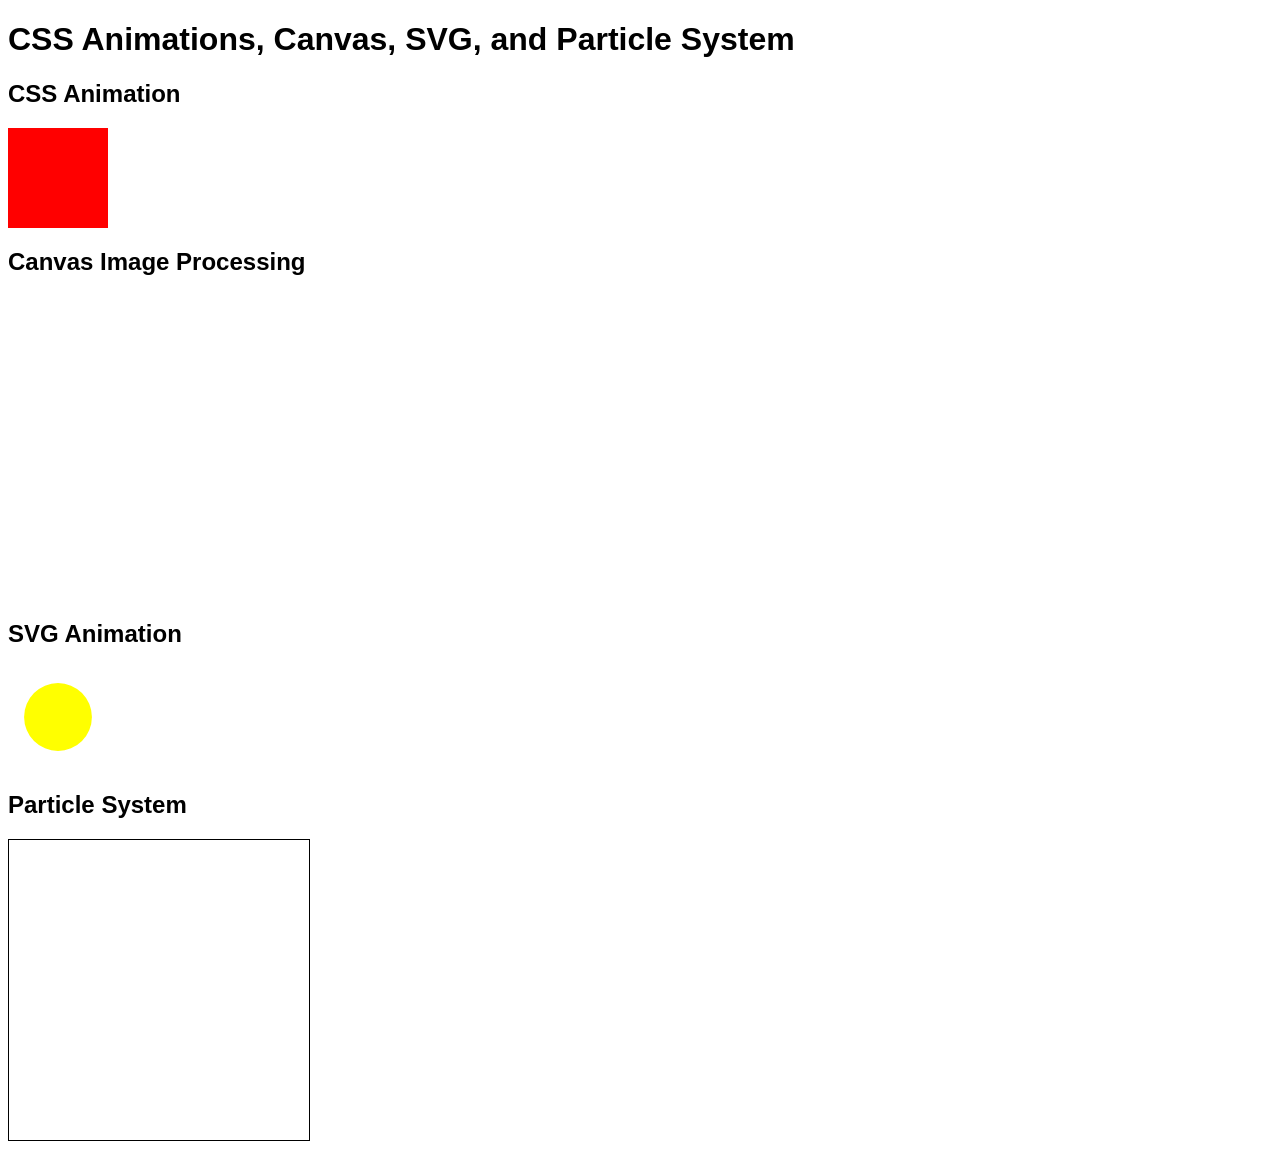
==== animations.html @ 1591d35c "Create animations.html with various animation examples." ====
<!DOCTYPE html>
<html lang="en">
<head>
    <meta charset="UTF-8">
    <meta name="viewport" content="width=device-width, initial-scale=1.0">
    <title>Animations Example</title>
    <style>
        body { font-family: Arial, sans-serif; }
        .particle {
            position: absolute;
            border-radius: 50%;
            background: rgba(255, 255, 255, 0.7);
        }
    </style>
</head>
<body>
    <h1>CSS Animations, Canvas, SVG, and Particle System</h1>

    <h2>CSS Animation</h2>
    <div style="width: 100px; height: 100px; background-color: red; animation: spin 2s infinite;"></div>

    <style>
        @keyframes spin {
            0% { transform: rotate(0deg); }
            100% { transform: rotate(360deg); }
        }
    </style>

    <h2>Canvas Image Processing</h2>
    <canvas id="canvas" width="300" height="300"></canvas>
    <script>
        const canvas = document.getElementById('canvas');
        const ctx = canvas.getContext('2d');
        const img = new Image();
        img.src = 'path_to_your_image.jpg';
        img.onload = () => {
            ctx.drawImage(img, 0, 0, canvas.width, canvas.height);
            // Example: Apply grayscale filter
            const imageData = ctx.getImageData(0, 0, canvas.width, canvas.height);
            for (let i = 0; i < imageData.data.length; i += 4) {
                const avg = (imageData.data[i] + imageData.data[i + 1] + imageData.data[i + 2]) / 3;
                imageData.data[i] = avg; // Red
                imageData.data[i + 1] = avg; // Green
                imageData.data[i + 2] = avg; // Blue
            }
            ctx.putImageData(imageData, 0, 0);
        };
    </script>

    <h2>SVG Animation</h2>
    <svg width="100" height="100">
        <circle cx="50" cy="50" r="40" fill="yellow">
            <animate attributeName="r" from="40" to="20" dur="0.5s" begin="0s" repeatCount="indefinite" alternate="true" />
        </circle>
    </svg>

    <h2>Particle System</h2>
    <div id="particle-container" style="position: relative; width: 300px; height: 300px; overflow: hidden; border: 1px solid black;"></div>
    <script>
        const container = document.getElementById('particle-container');
        function createParticle() {
            const particle = document.createElement('div');
            particle.classList.add('particle');
            particle.style.width = '10px';
            particle.style.height = '10px';
            particle.style.left = Math.random() * 100 + '%';
            particle.style.top = Math.random() * 100 + '%';
            container.appendChild(particle);

            let dx = (Math.random() - 0.5) * 2;
            let dy = (Math.random() - 0.5) * 2;
            function update() {
                const rect = particle.getBoundingClientRect();
                if (rect.left > window.innerWidth || rect.top > window.innerHeight) {
                    particle.remove();
                } else {
                    particle.style.left = (rect.left + dx) + 'px';
                    particle.style.top = (rect.top + dy) + 'px';
                    requestAnimationFrame(update);
                }
            }
            update();
        }
        setInterval(createParticle, 200);
    </script>
</body>
</html>
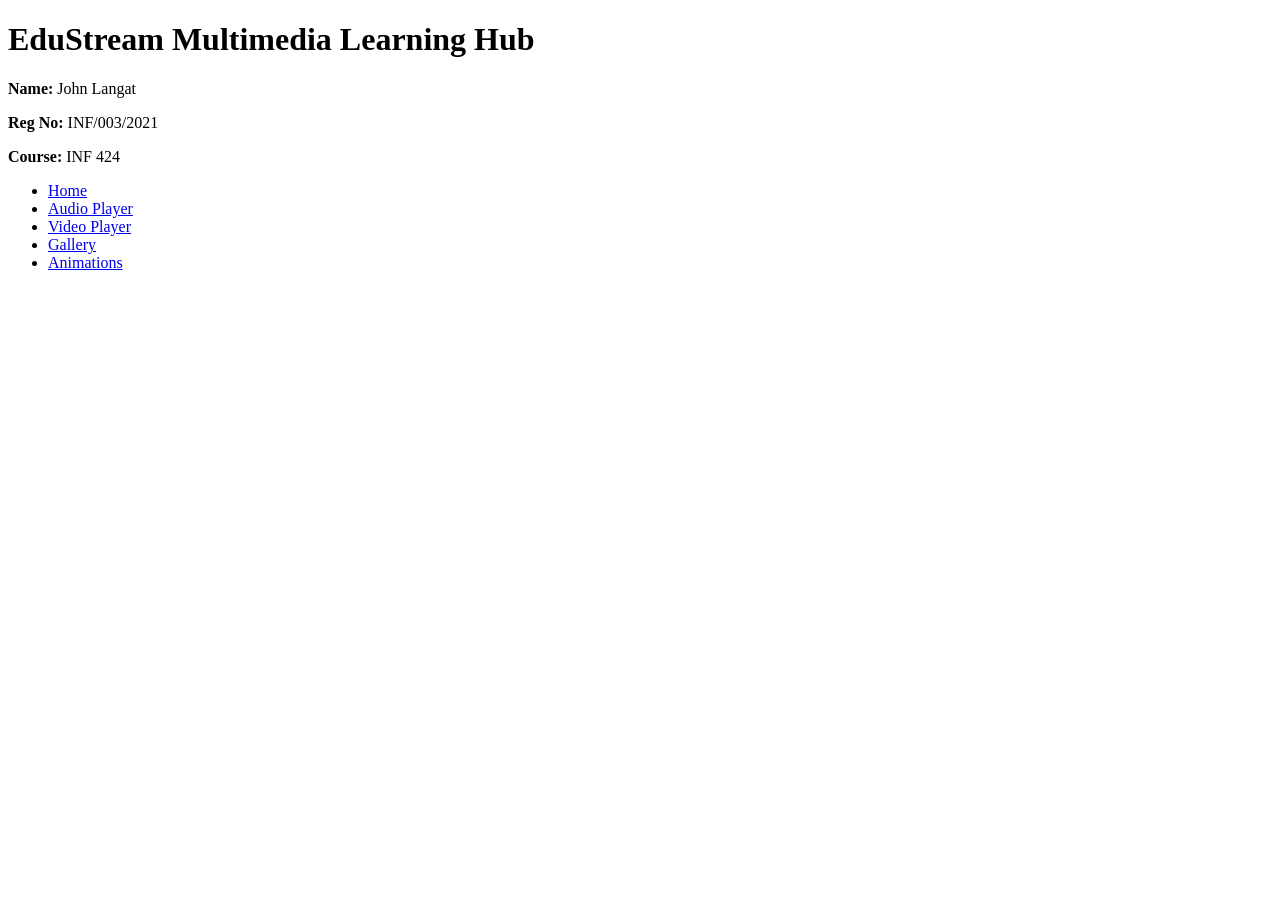
==== commit ac87a62b: "Add README.md,script.js,gullery.html,video-player.html,audio-player.html,video and images" ====
--- a/animations.html
+++ b/animations.html
@@ -3,85 +3,25 @@
 <head>
     <meta charset="UTF-8">
     <meta name="viewport" content="width=device-width, initial-scale=1.0">
-    <title>Animations Example</title>
-    <style>
-        body { font-family: Arial, sans-serif; }
-        .particle {
-            position: absolute;
-            border-radius: 50%;
-            background: rgba(255, 255, 255, 0.7);
-        }
-    </style>
+    <title>Document</title>
 </head>
 <body>
-    <h1>CSS Animations, Canvas, SVG, and Particle System</h1>
-
-    <h2>CSS Animation</h2>
-    <div style="width: 100px; height: 100px; background-color: red; animation: spin 2s infinite;"></div>
-
-    <style>
-        @keyframes spin {
-            0% { transform: rotate(0deg); }
-            100% { transform: rotate(360deg); }
-        }
-    </style>
-
-    <h2>Canvas Image Processing</h2>
-    <canvas id="canvas" width="300" height="300"></canvas>
-    <script>
-        const canvas = document.getElementById('canvas');
-        const ctx = canvas.getContext('2d');
-        const img = new Image();
-        img.src = 'path_to_your_image.jpg';
-        img.onload = () => {
-            ctx.drawImage(img, 0, 0, canvas.width, canvas.height);
-            // Example: Apply grayscale filter
-            const imageData = ctx.getImageData(0, 0, canvas.width, canvas.height);
-            for (let i = 0; i < imageData.data.length; i += 4) {
-                const avg = (imageData.data[i] + imageData.data[i + 1] + imageData.data[i + 2]) / 3;
-                imageData.data[i] = avg; // Red
-                imageData.data[i + 1] = avg; // Green
-                imageData.data[i + 2] = avg; // Blue
-            }
-            ctx.putImageData(imageData, 0, 0);
-        };
-    </script>
-
-    <h2>SVG Animation</h2>
-    <svg width="100" height="100">
-        <circle cx="50" cy="50" r="40" fill="yellow">
-            <animate attributeName="r" from="40" to="20" dur="0.5s" begin="0s" repeatCount="indefinite" alternate="true" />
-        </circle>
-    </svg>
-
-    <h2>Particle System</h2>
-    <div id="particle-container" style="position: relative; width: 300px; height: 300px; overflow: hidden; border: 1px solid black;"></div>
-    <script>
-        const container = document.getElementById('particle-container');
-        function createParticle() {
-            const particle = document.createElement('div');
-            particle.classList.add('particle');
-            particle.style.width = '10px';
-            particle.style.height = '10px';
-            particle.style.left = Math.random() * 100 + '%';
-            particle.style.top = Math.random() * 100 + '%';
-            container.appendChild(particle);
-
-            let dx = (Math.random() - 0.5) * 2;
-            let dy = (Math.random() - 0.5) * 2;
-            function update() {
-                const rect = particle.getBoundingClientRect();
-                if (rect.left > window.innerWidth || rect.top > window.innerHeight) {
-                    particle.remove();
-                } else {
-                    particle.style.left = (rect.left + dx) + 'px';
-                    particle.style.top = (rect.top + dy) + 'px';
-                    requestAnimationFrame(update);
-                }
-            }
-            update();
-        }
-        setInterval(createParticle, 200);
-    </script>
+     <!-- HEADER -->
+    <header>
+        <h1>EduStream Multimedia Learning Hub</h1>
+        <p><strong>Name:</strong> John Langat</p>
+        <p><strong>Reg No:</strong> INF/003/2021</p>
+        <p><strong>Course:</strong> INF 424</p>
+    </header>
+        <!-- Navigation Bar -->
+        <nav class="navbar">
+            <ul>
+                <li><a href="index.html">Home</a></li>
+                <li><a href="audio-player.html">Audio Player</a></li>
+                <li><a href="video-player.html">Video Player</a></li>
+                <li><a href="gallery.html">Gallery</a></li>
+                <li><a href="animations.html">Animations</a></li>
+            </ul>
+    
 </body>
 </html>
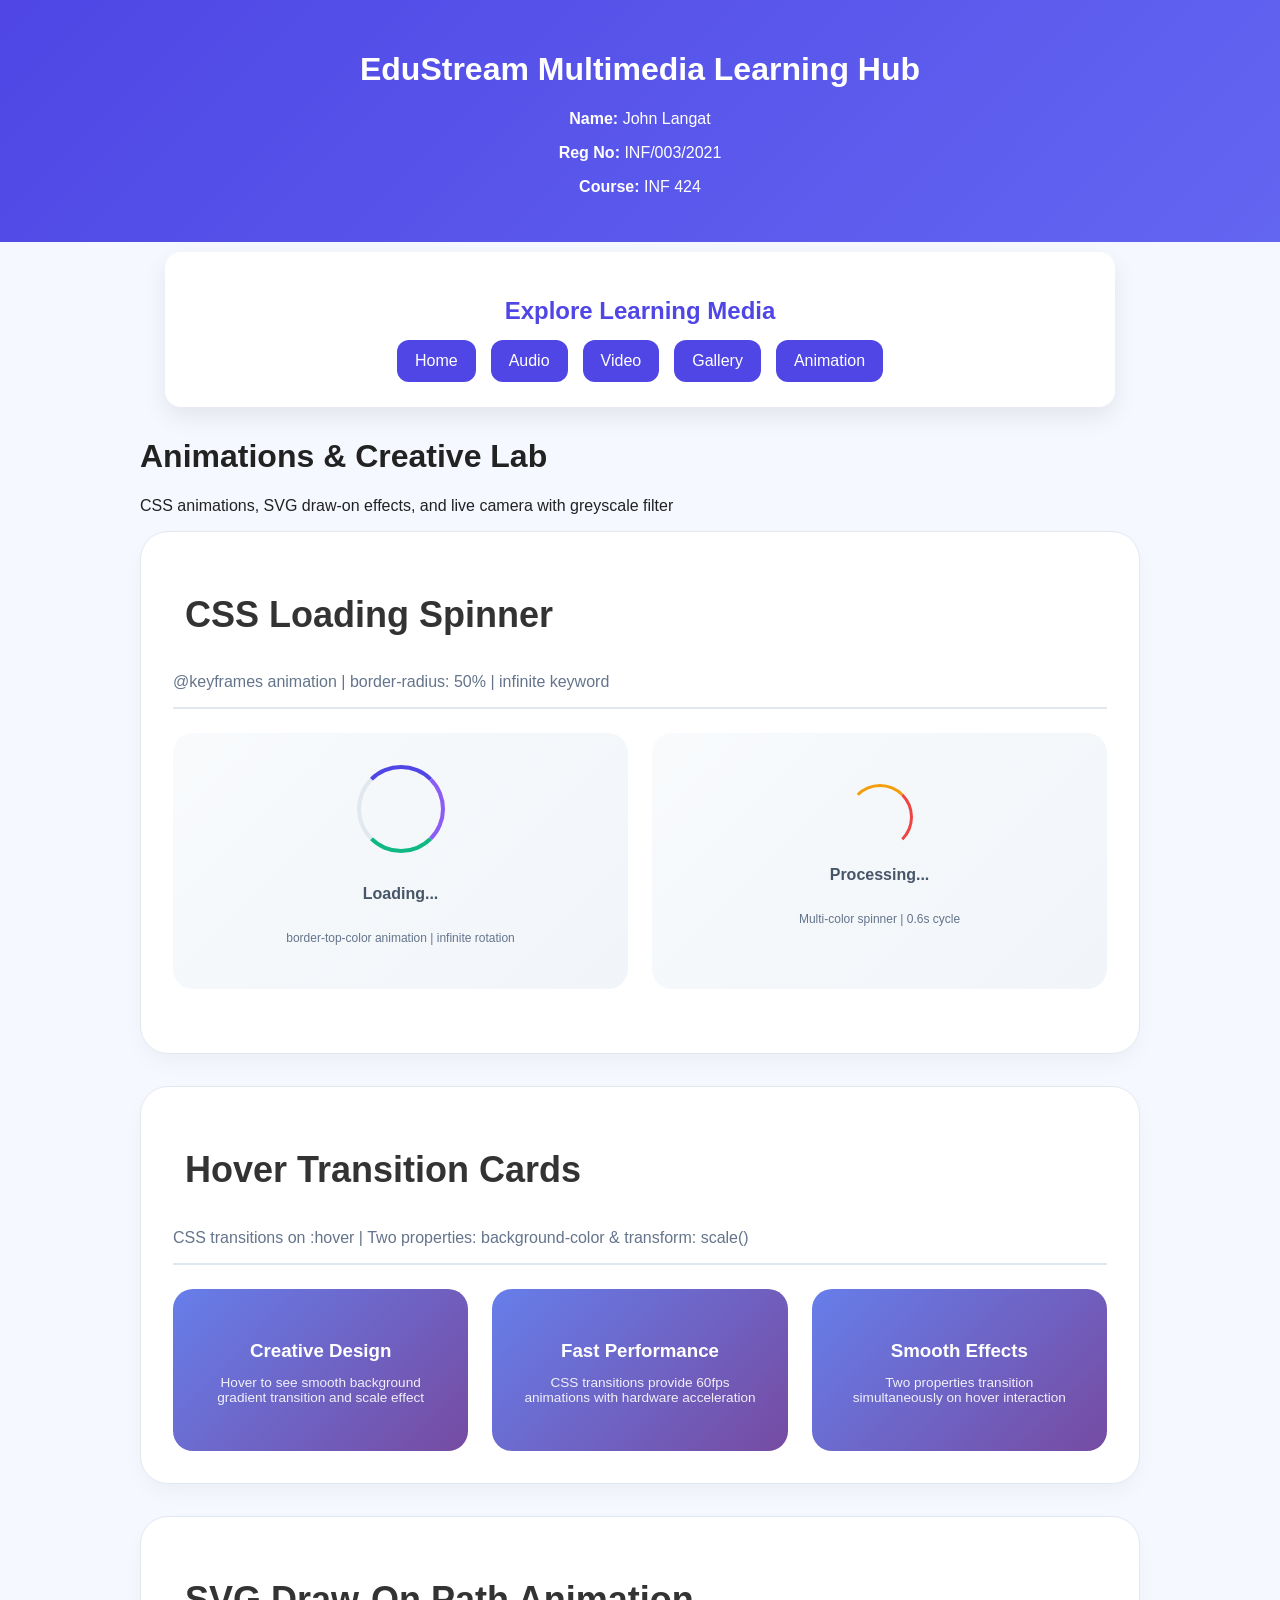
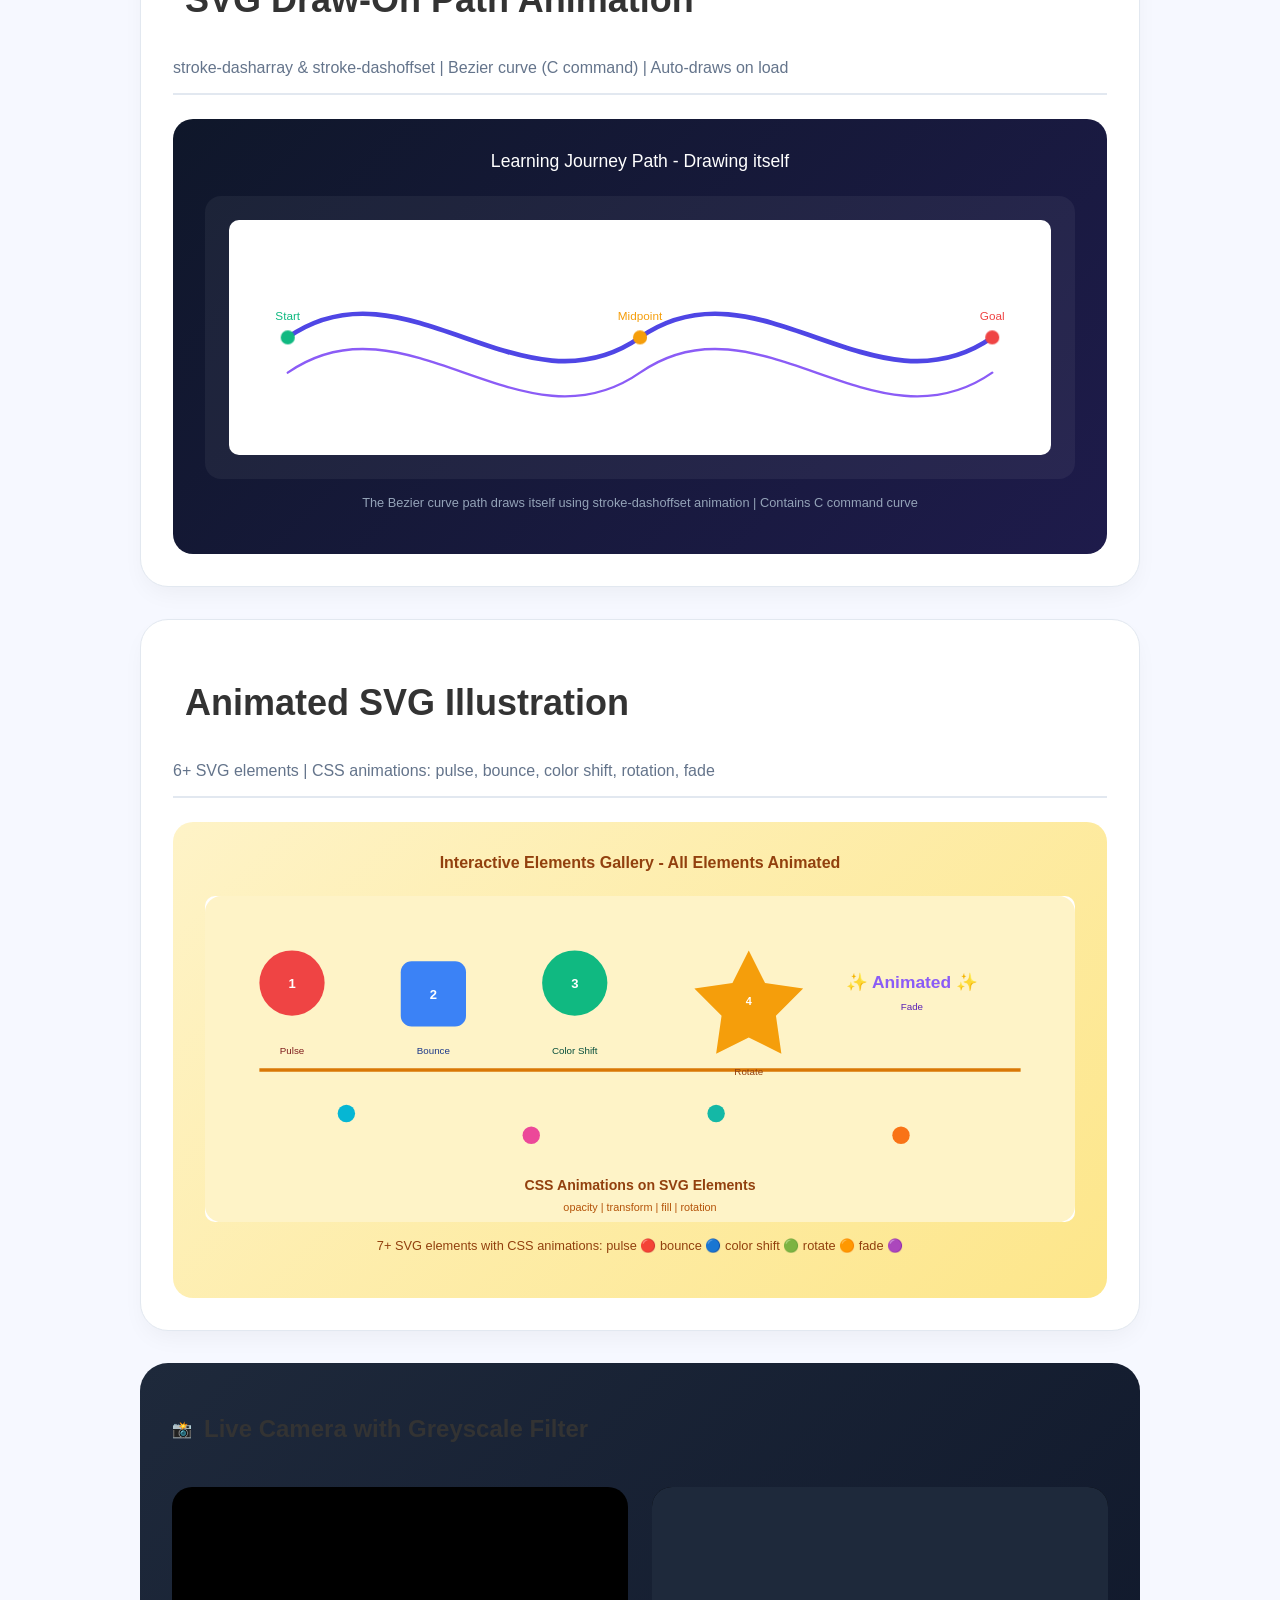
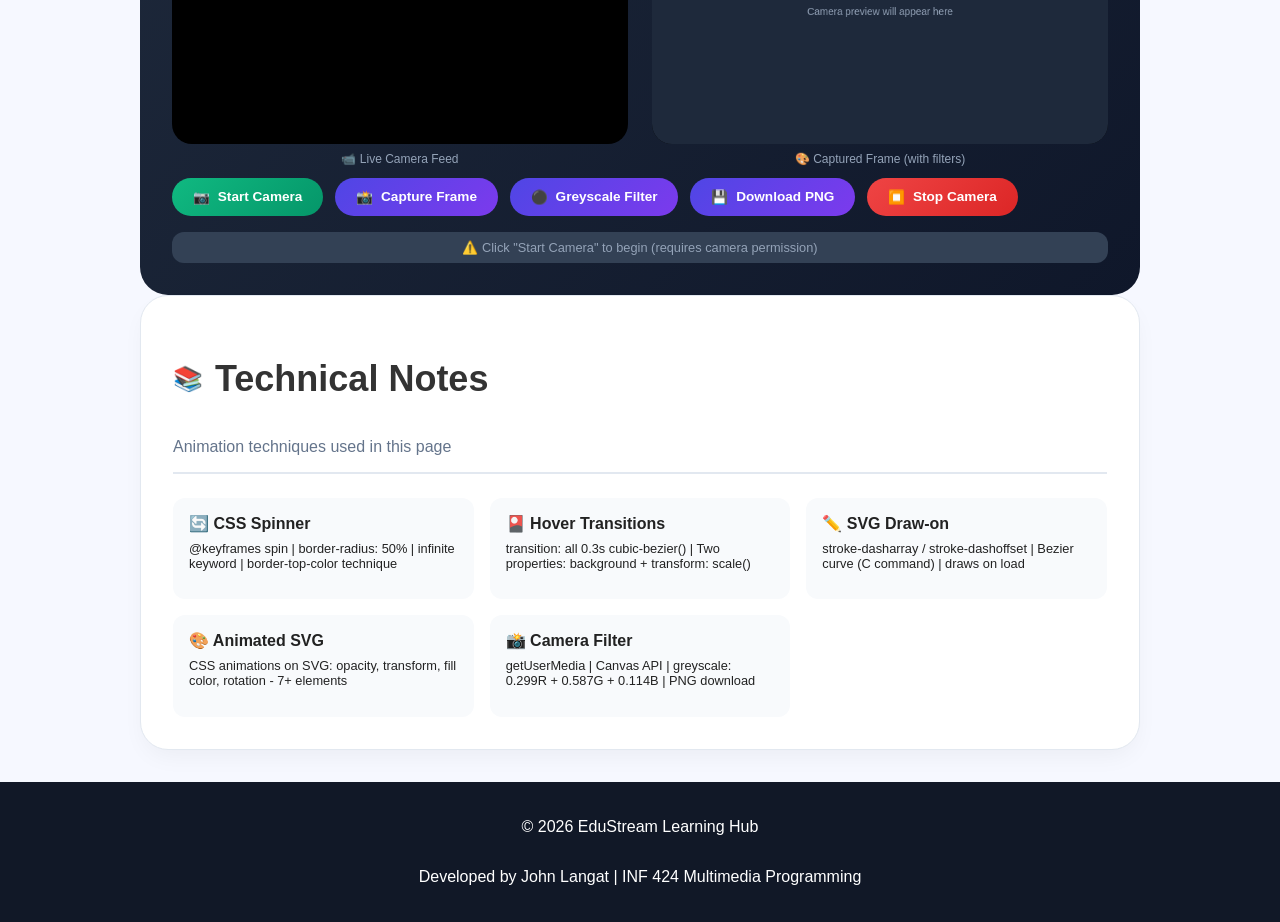
==== commit c04c85ea: "add images and changes on the animtions.html,README.MD" ====
--- a/animations.html
+++ b/animations.html
@@ -2,26 +2,626 @@
 <html lang="en">
 <head>
     <meta charset="UTF-8">
-    <meta name="viewport" content="width=device-width, initial-scale=1.0">
-    <title>Document</title>
+    <meta name="viewport" content="width=device-width, initial-scale=1.0, viewport-fit=cover">
+    <meta name="description" content="EduStream Animations Lab - CSS animations, SVG draw-on effects, and live camera with greyscale filter">
+    <meta name="author" content="John Doe">
+    <title>EduStream | Animations Lab - CSS & SVG Animations + Camera Filter</title>
+    
+    <!-- Google Fonts - Two-link preconnect pattern -->
+    <link rel="preconnect" href="https://fonts.googleapis.com">
+    <link rel="preconnect" href="https://fonts.gstatic.com" crossorigin>
+    <link href="https://fonts.googleapis.com/css2?family=Inter:opsz,wght@14..32,300;14..32,400;14..32,500;14..32,600;14..32,700;14..32,800&display=swap" rel="stylesheet">
+    
+    <!-- Shared Stylesheet -->
+    <link rel="stylesheet" href="style.css">
+    
 </head>
 <body>
-     <!-- HEADER -->
+    <!-- HEADER -->
     <header>
         <h1>EduStream Multimedia Learning Hub</h1>
         <p><strong>Name:</strong> John Langat</p>
         <p><strong>Reg No:</strong> INF/003/2021</p>
         <p><strong>Course:</strong> INF 424</p>
     </header>
-        <!-- Navigation Bar -->
-        <nav class="navbar">
-            <ul>
-                <li><a href="index.html">Home</a></li>
-                <li><a href="audio-player.html">Audio Player</a></li>
-                <li><a href="video-player.html">Video Player</a></li>
-                <li><a href="gallery.html">Gallery</a></li>
-                <li><a href="animations.html">Animations</a></li>
-            </ul>
-    
+    <!-- MEDIA NAVIGATION SECTION -->
+     <nav class="media-nav">
+
+    <h2>Explore Learning Media</h2>
+
+    <ul class="nav-links">
+
+        <li>
+            <a href="index.html"> Home</a>
+        </li>
+
+        <li>
+            <a href="audio-player.html"> Audio</a>
+        </li>
+
+        <li>
+            <a href="video-player.html"> Video</a>
+        </li>
+
+        <li>
+            <a href="gallery.html"> Gallery</a>
+        </li>
+
+        <li>
+            <a href="animation.html"> Animation</a>
+        </li>
+
+    </ul>
+
+</nav>
+
+    <main>
+        <div class="page-header">
+            <div class="container">
+                <h1> Animations & Creative Lab</h1>
+                <p>CSS animations, SVG draw-on effects, and live camera with greyscale filter</p>
+                
+            </div>
+        </div>
+
+        <div class="container animations-container">
+            
+            <!-- ============================================ -->
+            <!-- PART C1: CSS LOADING SPINNER -->
+            <!-- ============================================ -->
+            <div class="section-card">
+                <div class="section-title">
+                    <span></span>
+                    <h2>CSS Loading Spinner</h2>
+                </div>
+                <div class="section-subtitle">
+                    @keyframes animation | border-radius: 50% | infinite keyword
+                </div>
+                <div class="demo-grid">
+                    <div class="spinner-container">
+                        <div class="loading-spinner"></div>
+                        <p class="spinner-title">Loading...</p>
+                        <p style="font-size: 0.75rem; color: #64748b;">border-top-color animation | infinite rotation</p>
+                    </div>
+                    <div class="spinner-container">
+                        <div class="loading-spinner-dual"></div>
+                        <p class="spinner-title">Processing...</p>
+                        <p style="font-size: 0.75rem; color: #64748b;">Multi-color spinner | 0.6s cycle</p>
+                    </div>
+                </div>
+            </div>
+            
+            <!-- ============================================ -->
+            <!-- PART C1: CARD COMPONENT WITH CSS TRANSITIONS -->
+            <!-- Two properties transition smoothly: background-color AND transform -->
+            <!-- ============================================ -->
+            <div class="section-card">
+                <div class="section-title">
+                    <span></span>
+                    <h2>Hover Transition Cards</h2>
+                </div>
+                <div class="section-subtitle">
+                    CSS transitions on :hover | Two properties: background-color & transform: scale()
+                </div>
+                <div class="cards-demo">
+                    <div class="transition-card">
+                        <div class="card-icon"></div>
+                        <h3>Creative Design</h3>
+                        <p>Hover to see smooth background gradient transition and scale effect</p>
+                    </div>
+                    <div class="transition-card">
+                        <div class="card-icon"></div>
+                        <h3>Fast Performance</h3>
+                        <p>CSS transitions provide 60fps animations with hardware acceleration</p>
+                    </div>
+                    <div class="transition-card">
+                        <div class="card-icon"></div>
+                        <h3>Smooth Effects</h3>
+                        <p>Two properties transition simultaneously on hover interaction</p>
+                    </div>
+                </div>
+            </div>
+            
+           
+            <div class="section-card">
+                <div class="section-title">
+                    <span></span>
+                    <h2>SVG Draw-On Path Animation</h2>
+                </div>
+                <div class="section-subtitle">
+                    stroke-dasharray & stroke-dashoffset | Bezier curve (C command) | Auto-draws on load
+                </div>
+                <div class="svg-draw-container">
+                    <div class="svg-draw-title"> Learning Journey Path - Drawing itself</div>
+                    <div class="draw-svg-wrapper">
+                        <svg viewBox="0 0 700 200" xmlns="http://www.w3.org/2000/svg" class="drawing-svg" role="img" aria-label="Animated learning path drawing itself">
+                            <title>Learning Journey Path Animation</title>
+                            
+                            <!-- Background -->
+                            <rect x="0" y="0" width="700" height="200" fill="rgba(255,255,255,0.1)" rx="10"/>
+                            
+                            <!-- Bezier curve path (C command) - draws itself -->
+                            <path d="M 50 100 C 150 30, 250 170, 350 100 C 450 30, 550 170, 650 100" 
+                                  stroke="#4f46e5" 
+                                  stroke-width="4" 
+                                  fill="none" 
+                                  stroke-linecap="round"
+                                  class="draw-path"/>
+                            
+                            <!-- Second decorative path -->
+                            <path d="M 50 130 C 150 60, 250 200, 350 130 C 450 60, 550 200, 650 130" 
+                                  stroke="#8b5cf6" 
+                                  stroke-width="2" 
+                                  fill="none" 
+                                  stroke-linecap="round"
+                                  stroke-dasharray="5 5"
+                                  class="draw-path-delayed"/>
+                            
+                            <!-- Circles that appear after path draws -->
+                            <circle cx="50" cy="100" r="6" fill="#10b981" class="fade-in"/>
+                            <circle cx="350" cy="100" r="6" fill="#f59e0b" class="fade-in"/>
+                            <circle cx="650" cy="100" r="6" fill="#ef4444" class="fade-in"/>
+                            
+                            <!-- Text that fades in -->
+                            <text x="50" y="85" text-anchor="middle" fill="#10b981" font-size="10" class="fade-in">Start</text>
+                            <text x="350" y="85" text-anchor="middle" fill="#f59e0b" font-size="10" class="fade-in">Midpoint</text>
+                            <text x="650" y="85" text-anchor="middle" fill="#ef4444" font-size="10" class="fade-in">Goal</text>
+                        </svg>
+                    </div>
+                    <p style="color: #94a3b8; text-align: center; margin-top: 1rem; font-size: 0.8rem;">
+                        The Bezier curve path draws itself using stroke-dashoffset animation | Contains C command curve
+                    </p>
+                </div>
+            </div>
+            
+            <!-- ============================================ -->
+            <!-- PART C1: SECOND ANIMATED SVG -->
+            <!-- Minimum 6 SVG elements | CSS animation on opacity, transform, fill color -->
+            <!-- ============================================ -->
+            <div class="section-card">
+                <div class="section-title">
+                    <span></span>
+                    <h2>Animated SVG Illustration</h2>
+                </div>
+                <div class="section-subtitle">
+                    6+ SVG elements | CSS animations: pulse, bounce, color shift, rotation, fade
+                </div>
+                <div class="animated-svg-container">
+                    <div class="animated-svg-title"> Interactive Elements Gallery - All Elements Animated</div>
+                    <div class="animated-svg-wrapper">
+                        <svg viewBox="0 0 800 300" xmlns="http://www.w3.org/2000/svg" class="animated-svg" role="img" aria-label="Animated SVG illustration showing various animated elements">
+                            <title>Animated Elements Gallery</title>
+                            
+                            <!-- Background -->
+                            <rect x="0" y="0" width="800" height="300" fill="#fef3c7" rx="15"/>
+                            
+                            <!-- Element 1: Pulsing Circle -->
+                            <circle cx="80" cy="80" r="30" fill="#ef4444" class="pulse-circle"/>
+                            <text x="80" y="85" text-anchor="middle" fill="white" font-size="12" font-weight="bold">1</text>
+                            
+                            <!-- Element 2: Bouncing Rectangle -->
+                            <rect x="180" y="60" width="60" height="60" rx="10" fill="#3b82f6" class="bounce-rect"/>
+                            <text x="210" y="95" text-anchor="middle" fill="white" font-size="12" font-weight="bold">2</text>
+                            
+                            <!-- Element 3: Color Changing Circle -->
+                            <circle cx="340" cy="80" r="30" fill="#10b981" class="color-change"/>
+                            <text x="340" y="85" text-anchor="middle" fill="white" font-size="12" font-weight="bold">3</text>
+                            
+                            <!-- Element 4: Rotating Star (polygon) -->
+                            <polygon points="500,50 515,80 550,85 525,110 530,145 500,130 470,145 475,110 450,85 485,80" 
+                                     fill="#f59e0b" 
+                                     class="rotate-star"/>
+                            <text x="500" y="100" text-anchor="middle" fill="white" font-size="10" font-weight="bold">4</text>
+                            
+                            <!-- Element 5: Fading Text -->
+                            <text x="650" y="85" text-anchor="middle" fill="#8b5cf6" font-size="16" font-weight="bold" class="fade-text">
+                                ✨ Animated ✨
+                            </text>
+                            
+                            <!-- Element 6: Animated Line with dash -->
+                            <line x1="50" y1="160" x2="750" y2="160" stroke="#d97706" stroke-width="3" stroke-dasharray="10 5" class="draw-path"/>
+                            
+                            <!-- Element 7: Additional pulsing dots -->
+                            <circle cx="130" cy="200" r="8" fill="#06b6d4" class="pulse-circle" style="animation-delay: 0.5s;"/>
+                            <circle cx="300" cy="220" r="8" fill="#ec4899" class="pulse-circle" style="animation-delay: 1s;"/>
+                            <circle cx="470" cy="200" r="8" fill="#14b8a6" class="pulse-circle" style="animation-delay: 1.5s;"/>
+                            <circle cx="640" cy="220" r="8" fill="#f97316" class="pulse-circle" style="animation-delay: 2s;"/>
+                            
+                            <!-- Labels -->
+                            <text x="80" y="145" text-anchor="middle" fill="#7f1d1d" font-size="9">Pulse</text>
+                            <text x="210" y="145" text-anchor="middle" fill="#1e3a8a" font-size="9">Bounce</text>
+                            <text x="340" y="145" text-anchor="middle" fill="#064e3b" font-size="9">Color Shift</text>
+                            <text x="500" y="165" text-anchor="middle" fill="#92400e" font-size="9">Rotate</text>
+                            <text x="650" y="105" text-anchor="middle" fill="#5b21b6" font-size="9">Fade</text>
+                            
+                            <!-- Bottom decorative text -->
+                            <text x="400" y="270" text-anchor="middle" fill="#92400e" font-size="13" font-weight="bold" class="fade-text" style="animation-delay: 1s;">
+                                 CSS Animations on SVG Elements 
+                            </text>
+                            <text x="400" y="290" text-anchor="middle" fill="#b45309" font-size="10" class="fade-text" style="animation-delay: 1.5s;">
+                                opacity | transform | fill | rotation
+                            </text>
+                        </svg>
+                    </div>
+                    <p style="text-align: center; margin-top: 1rem; font-size: 0.8rem; color: #92400e;">
+                        7+ SVG elements with CSS animations: pulse 🔴 bounce 🔵 color shift 🟢 rotate 🟠 fade 🟣
+                    </p>
+                </div>
+            </div>
+            
+            <!-- ============================================ -->
+            <!-- PART C2: LIVE CAMERA FILTER -->
+            <!-- MediaDevices API | Canvas API | Greyscale Filter | PNG Download -->
+            <!-- ============================================ -->
+            <div class="camera-section">
+                <div class="camera-title">
+                    <span>📸</span>
+                    <h2>Live Camera with Greyscale Filter</h2>
+                </div>
+                <div class="camera-grid">
+                    <div>
+                        <div class="camera-preview">
+                            <video id="cameraVideo" autoplay playsinline muted style="width:100%; height:100%; object-fit:cover;"></video>
+                        </div>
+                        <p style="color: #94a3b8; font-size: 0.75rem; text-align: center; margin-top: 0.5rem;">📹 Live Camera Feed</p>
+                    </div>
+                    <div>
+                        <div class="camera-preview">
+                            <canvas id="cameraCanvas" style="width:100%; height:100%; object-fit:cover;"></canvas>
+                        </div>
+                        <p style="color: #94a3b8; font-size: 0.75rem; text-align: center; margin-top: 0.5rem;">🎨 Captured Frame (with filters)</p>
+                    </div>
+                </div>
+                
+                <div class="camera-controls">
+                    <div class="camera-btn-group">
+                        <button id="startCameraBtn" class="camera-btn success">
+                            <span>📷</span> Start Camera
+                        </button>
+                        <button id="captureFrameBtn" class="camera-btn" disabled>
+                            <span>📸</span> Capture Frame
+                        </button>
+                        <button id="greyscaleFilterBtn" class="camera-btn" disabled>
+                            <span>⚫</span> Greyscale Filter
+                        </button>
+                        <button id="downloadPngBtn" class="camera-btn" disabled>
+                            <span>💾</span> Download PNG
+                        </button>
+                        <button id="stopCameraBtn" class="camera-btn danger">
+                            <span>⏹️</span> Stop Camera
+                        </button>
+                    </div>
+                    <div id="cameraStatus" class="camera-status">
+                        ⚠️ Click "Start Camera" to begin (requires camera permission)
+                    </div>
+                    <div id="cameraError" class="error-message" style="display: none;"></div>
+                </div>
+            </div>
+            
+            <!-- Technical Notes -->
+            <div class="section-card">
+                <div class="section-title">
+                    <span>📚</span>
+                    <h2>Technical Notes</h2>
+                </div>
+                <div class="section-subtitle">
+                    Animation techniques used in this page
+                </div>
+                <div style="display: grid; grid-template-columns: repeat(auto-fit, minmax(250px, 1fr)); gap: 1rem;">
+                    <div style="background: #f8fafc; padding: 1rem; border-radius: 12px;">
+                        <strong>🔄 CSS Spinner</strong>
+                        <p style="font-size: 0.8rem; margin-top: 0.5rem;">@keyframes spin | border-radius: 50% | infinite keyword | border-top-color technique</p>
+                    </div>
+                    <div style="background: #f8fafc; padding: 1rem; border-radius: 12px;">
+                        <strong>🎴 Hover Transitions</strong>
+                        <p style="font-size: 0.8rem; margin-top: 0.5rem;">transition: all 0.3s cubic-bezier() | Two properties: background + transform: scale()</p>
+                    </div>
+                    <div style="background: #f8fafc; padding: 1rem; border-radius: 12px;">
+                        <strong>✏️ SVG Draw-on</strong>
+                        <p style="font-size: 0.8rem; margin-top: 0.5rem;">stroke-dasharray / stroke-dashoffset | Bezier curve (C command) | draws on load</p>
+                    </div>
+                    <div style="background: #f8fafc; padding: 1rem; border-radius: 12px;">
+                        <strong>🎨 Animated SVG</strong>
+                        <p style="font-size: 0.8rem; margin-top: 0.5rem;">CSS animations on SVG: opacity, transform, fill color, rotation - 7+ elements</p>
+                    </div>
+                    <div style="background: #f8fafc; padding: 1rem; border-radius: 12px;">
+                        <strong>📸 Camera Filter</strong>
+                        <p style="font-size: 0.8rem; margin-top: 0.5rem;">getUserMedia | Canvas API | greyscale: 0.299R + 0.587G + 0.114B | PNG download</p>
+                    </div>
+                </div>
+            </div>
+        </div>
+    </main>
+
+   <!-- FOOTER -->
+    <footer>
+        <p>&copy; 2026 EduStream Learning Hub</p>
+        <p>Developed by John Langat | INF 424 Multimedia Programming</p>
+    </footer>
+
+    <script>
+        // ============================================
+        // PART C2: LIVE CAMERA FILTER
+        // MediaDevices API | Canvas API | Greyscale Filter
+        // INF 424 - Week 6
+        // ============================================
+        
+        // DOM Elements
+        const video = document.getElementById('cameraVideo');
+        const canvas = document.getElementById('cameraCanvas');
+        const startCameraBtn = document.getElementById('startCameraBtn');
+        const captureFrameBtn = document.getElementById('captureFrameBtn');
+        const greyscaleFilterBtn = document.getElementById('greyscaleFilterBtn');
+        const downloadPngBtn = document.getElementById('downloadPngBtn');
+        const stopCameraBtn = document.getElementById('stopCameraBtn');
+        const cameraStatus = document.getElementById('cameraStatus');
+        const cameraError = document.getElementById('cameraError');
+        
+        let mediaStream = null;
+        let currentImageData = null;
+        let isCameraActive = false;
+        
+        // Hide error message
+        function hideError() {
+            cameraError.style.display = 'none';
+            cameraError.innerHTML = '';
+        }
+        
+        // Show error message with specific type
+        function showError(errorType, message) {
+            cameraError.style.display = 'block';
+            cameraError.innerHTML = `
+                <strong>❌ ${errorType}</strong><br>
+                ${message}
+            `;
+            cameraStatus.innerHTML = `⚠️ Error: ${errorType} - ${message}`;
+        }
+        
+        // Update button states
+        function updateButtonStates(enabled) {
+            captureFrameBtn.disabled = !enabled;
+            greyscaleFilterBtn.disabled = !enabled;
+            downloadPngBtn.disabled = !enabled;
+        }
+        
+        // Start Camera using getUserMedia
+        async function startCamera() {
+            hideError();
+            cameraStatus.innerHTML = '📷 Requesting camera access...';
+            
+            // Video constraints
+            const constraints = {
+                video: {
+                    width: { ideal: 640 },
+                    height: { ideal: 480 },
+                    facingMode: 'user'
+                },
+                audio: false
+            };
+            
+            try {
+                mediaStream = await navigator.mediaDevices.getUserMedia(constraints);
+                video.srcObject = mediaStream;
+                isCameraActive = true;
+                
+                // Wait for video to be ready
+                await new Promise((resolve) => {
+                    video.onloadedmetadata = () => {
+                        resolve();
+                    };
+                });
+                
+                cameraStatus.innerHTML = '✅ Camera active - Ready to capture frames';
+                updateButtonStates(true);
+                
+                // Set canvas dimensions to match video
+                canvas.width = video.videoWidth;
+                canvas.height = video.videoHeight;
+                
+                console.log('Camera started successfully');
+                
+            } catch (err) {
+                // Handle different error types
+                console.error('Camera error:', err);
+                
+                // Named error handling for at least three error types
+                switch(err.name) {
+                    case 'NotAllowedError':
+                        showError(
+                            'NotAllowedError',
+                            'Camera permission was denied. Please allow camera access and try again.'
+                        );
+                        break;
+                    case 'NotFoundError':
+                        showError(
+                            'NotFoundError',
+                            'No camera device found. Please connect a camera and refresh the page.'
+                        );
+                        break;
+                    case 'NotReadableError':
+                        showError(
+                            'NotReadableError',
+                            'Camera is already in use by another application. Please close other apps using the camera.'
+                        );
+                        break;
+                    case 'OverconstrainedError':
+                        showError(
+                            'OverconstrainedError',
+                            'No camera matches the requested constraints. Please try a different camera.'
+                        );
+                        break;
+                    default:
+                        showError(
+                            err.name || 'UnknownError',
+                            err.message || 'An unknown error occurred while accessing the camera.'
+                        );
+                }
+                
+                updateButtonStates(false);
+                isCameraActive = false;
+            }
+        }
+        
+        // Stop Camera
+        function stopCamera() {
+            if (mediaStream) {
+                mediaStream.getTracks().forEach(track => {
+                    track.stop();
+                });
+                mediaStream = null;
+            }
+            video.srcObject = null;
+            isCameraActive = false;
+            
+            // Clear canvas
+            const ctx = canvas.getContext('2d');
+            ctx.fillStyle = '#1e293b';
+            ctx.fillRect(0, 0, canvas.width, canvas.height);
+            ctx.fillStyle = 'white';
+            ctx.font = '14px sans-serif';
+            ctx.textAlign = 'center';
+            ctx.fillText('Camera stopped', canvas.width/2, canvas.height/2);
+            
+            cameraStatus.innerHTML = '⏹️ Camera stopped. Click "Start Camera" to restart.';
+            updateButtonStates(false);
+            currentImageData = null;
+            
+            console.log('Camera stopped');
+        }
+        
+        // Capture Frame - draws current video frame to canvas
+        function captureFrame() {
+            if (!isCameraActive || !video.videoWidth) {
+                cameraStatus.innerHTML = '⚠️ Camera not active. Please start camera first.';
+                return;
+            }
+            
+            // Size canvas to video dimensions
+            canvas.width = video.videoWidth;
+            canvas.height = video.videoHeight;
+            
+            const ctx = canvas.getContext('2d');
+            // Draw current video frame to canvas
+            ctx.drawImage(video, 0, 0, canvas.width, canvas.height);
+            
+            // Store current image data for filter operations
+            currentImageData = ctx.getImageData(0, 0, canvas.width, canvas.height);
+            
+            cameraStatus.innerHTML = '✅ Frame captured! Use filters or download as PNG.';
+            console.log(`Frame captured: ${canvas.width}x${canvas.height}`);
+        }
+        
+        // Greyscale Filter using human-perception luminance formula
+        // Formula: 0.299R + 0.587G + 0.114B
+        function applyGreyscaleFilter() {
+            if (!currentImageData) {
+                cameraStatus.innerHTML = '⚠️ No captured frame. Click "Capture Frame" first.';
+                return;
+            }
+            
+            const ctx = canvas.getContext('2d');
+            const imageData = ctx.getImageData(0, 0, canvas.width, canvas.height);
+            const data = imageData.data;
+            
+            // Apply greyscale formula to each pixel
+            for (let i = 0; i < data.length; i += 4) {
+                const r = data[i];
+                const g = data[i + 1];
+                const b = data[i + 2];
+                
+                // Human-perception luminance formula
+                const grey = 0.299 * r + 0.587 * g + 0.114 * b;
+                
+                data[i] = grey;     // Red channel
+                data[i + 1] = grey; // Green channel
+                data[i + 2] = grey; // Blue channel
+                // Alpha channel (data[i+3]) remains unchanged
+            }
+            
+            // Put the modified image data back to canvas
+            ctx.putImageData(imageData, 0, 0);
+            
+            // Update stored image data
+            currentImageData = ctx.getImageData(0, 0, canvas.width, canvas.height);
+            
+            cameraStatus.innerHTML = '⚫ Greyscale filter applied using luminance formula (0.299R + 0.587G + 0.114B)';
+            console.log('Greyscale filter applied');
+        }
+        
+        // Download PNG using canvas.toDataURL
+        function downloadPNG() {
+            if (!canvas.width || !canvas.height) {
+                cameraStatus.innerHTML = '⚠️ No image to download. Capture a frame first.';
+                return;
+            }
+            
+            try {
+                // Convert canvas to data URL
+                const dataURL = canvas.toDataURL('image/png');
+                
+                // Create download link
+                const link = document.createElement('a');
+                link.download = `edustream-capture-${new Date().toISOString().slice(0, 19)}.png`;
+                link.href = dataURL;
+                link.click();
+                
+                cameraStatus.innerHTML = '💾 PNG image downloaded successfully!';
+                console.log('PNG download triggered');
+                
+            } catch (err) {
+                cameraStatus.innerHTML = `❌ Download failed: ${err.message}`;
+                console.error('Download error:', err);
+            }
+        }
+        
+        // Event Listeners
+        startCameraBtn.addEventListener('click', startCamera);
+        stopCameraBtn.addEventListener('click', stopCamera);
+        captureFrameBtn.addEventListener('click', captureFrame);
+        greyscaleFilterBtn.addEventListener('click', applyGreyscaleFilter);
+        downloadPngBtn.addEventListener('click', downloadPNG);
+        
+        // Initialize canvas with placeholder
+        const ctx = canvas.getContext('2d');
+        canvas.width = 640;
+        canvas.height = 480;
+        ctx.fillStyle = '#1e293b';
+        ctx.fillRect(0, 0, canvas.width, canvas.height);
+        ctx.fillStyle = '#94a3b8';
+        ctx.font = '14px sans-serif';
+        ctx.textAlign = 'center';
+        ctx.fillText('Camera preview will appear here', canvas.width/2, canvas.height/2);
+        
+        // Mobile menu toggle
+        const mobileMenuBtn = document.getElementById('mobileMenuBtn');
+        const navLinks = document.getElementById('navLinks');
+        
+        if (mobileMenuBtn) {
+            mobileMenuBtn.addEventListener('click', () => {
+                navLinks.classList.toggle('active');
+                mobileMenuBtn.textContent = navLinks.classList.contains('active') ? '✕' : '☰';
+            });
+        }
+        
+        // Close mobile menu on link click
+        document.querySelectorAll('.nav-links a').forEach(link => {
+            link.addEventListener('click', () => {
+                navLinks.classList.remove('active');
+                if (mobileMenuBtn) mobileMenuBtn.textContent = '☰';
+            });
+        });
+        
+        console.log('========================================');
+        console.log('Animations & Camera Lab Initialized');
+        console.log('Task C1 - CSS Spinner: ✓');
+        console.log('Task C1 - Hover Transitions (2+ properties): ✓');
+        console.log('Task C1 - SVG Draw-on (Bezier curve): ✓');
+        console.log('Task C1 - Animated SVG (6+ elements): ✓');
+        console.log('Task C2 - Camera with getUserMedia: ✓');
+        console.log('Task C2 - Error handling (3+ types): ✓');
+        console.log('Task C2 - Greyscale filter (luminance formula): ✓');
+        console.log('Task C2 - PNG download: ✓');
+        console.log('========================================');
+    </script>
 </body>
 </html>
--- a/style.css
+++ b/style.css
@@ -0,0 +1,1535 @@
+ body {
+            font-family: 'Poppins', Arial, Helvetica, sans-serif;
+            margin: 0;
+            padding: 0;
+            background-color: #f4f7fb;
+        }
+
+        header {
+            background: linear-gradient(135deg, #1e90ff, #0056b3);
+            color: white;
+            padding: 25px;
+            text-align: center;
+        }
+
+        section {
+            padding: 30px;
+            text-align: center;
+        }
+
+        h2 {
+            color: #333;
+        }
+
+        picture img {
+            border-radius: 10px;
+            box-shadow: 0 4px 10px rgba(0,0,0,0.2);
+        }
+
+        svg {
+            margin-top: 20px;
+            border-radius: 10px;
+            background-color: #ffffff;
+        }
+        footer {
+    background-color: #1e90ff;
+    color: white;
+    text-align: center;      /* centers text horizontally */
+    padding: 20px;
+    
+    display: flex;           /* enables flexbox */
+    flex-direction: column;  /* stack text vertically */
+    justify-content: center; /* vertical centering */
+    align-items: center;     /* horizontal centering */
+}
+/* =========================
+   GLOBAL STYLES
+========================= */
+body {
+    font-family: 'Poppins', sans-serif;
+    margin: 0;
+    padding: 0;
+    background: #f6f8ff;
+    color: #222;
+}
+
+/* =========================
+   HEADER
+========================= */
+header {
+    text-align: center;
+    padding: 30px 20px;
+    background: linear-gradient(135deg, #4f46e5, #6366f1);
+    color: white;
+}
+
+/* =========================
+   MEDIA NAV (MAIN FOCUS UI)
+========================= */
+.media-nav {
+    background: white;
+    margin: 20px auto;
+    padding: 25px;
+    width: 90%;
+    max-width: 900px;
+    border-radius: 16px;
+
+    /* glass + shadow effect */
+    box-shadow: 0 10px 25px rgba(0,0,0,0.08);
+
+    text-align: center;
+
+    /* floating effect */
+    position: relative;
+    top: -10px;
+    animation: fadeSlide 0.8s ease-in-out;
+}
+
+/* Title */
+.media-nav h2 {
+    margin-bottom: 15px;
+    color: #4f46e5;
+}
+
+/* NAV LINKS */
+.nav-links {
+    list-style: none;
+    display: flex;
+    justify-content: center;
+    flex-wrap: wrap;
+    gap: 15px;
+    padding: 0;
+    margin: 0;
+}
+
+/* BUTTON STYLE LINKS */
+.nav-links a {
+    display: inline-block;
+    padding: 12px 18px;
+    background: #4f46e5;
+    color: white;
+    text-decoration: none;
+    border-radius: 12px;
+
+    transition: all 0.3s ease;
+    font-weight: 500;
+}
+
+/* HOVER EFFECT (IMPORTANT FOR INTERACTIVE FEEL) */
+.nav-links a:hover {
+    background: #3730a3;
+    transform: translateY(-4px) scale(1.05);
+    box-shadow: 0 8px 18px rgba(79,70,229,0.3);
+}
+
+/* =========================
+   MAIN CONTENT CARDS
+========================= */
+main {
+    width: 90%;
+    max-width: 1000px;
+    margin: auto;
+}
+
+/* SECTION STYLE = CARD UI */
+section {
+    background: white;
+    margin: 20px 0;
+    padding: 20px;
+    border-radius: 16px;
+    box-shadow: 0 8px 20px rgba(0,0,0,0.06);
+
+    transition: 0.3s ease;
+}
+
+/* hover lift effect */
+section:hover {
+    transform: translateY(-5px);
+}
+
+/* =========================
+   GALLERY
+========================= */
+.gallery {
+    display: flex;
+    justify-content: center;
+    gap: 15px;
+    flex-wrap: wrap;
+}
+
+.gallery img {
+    width: 180px;
+    border-radius: 12px;
+    transition: 0.3s;
+}
+
+.gallery img:hover {
+    transform: scale(1.08);
+}
+
+/* =========================
+   AUDIO + VIDEO
+========================= */
+audio, video {
+    width: 100%;
+    border-radius: 10px;
+}
+
+/* =========================
+   ANIMATION (SVG SECTION)
+========================= */
+svg {
+    display: block;
+    margin: auto;
+}
+
+/* =========================
+   FOOTER
+========================= */
+footer {
+    text-align: center;
+    padding: 20px;
+    margin-top: 30px;
+    background: #111827;
+    color: white;
+}
+
+/* =========================
+   ANIMATION KEYFRAMES
+========================= */
+@keyframes fadeSlide {
+    from {
+        opacity: 0;
+        transform: translateY(-20px);
+    }
+    to {
+        opacity: 1;
+        transform: translateY(0);
+    }
+}
+        /* Audio Lab Specific Styles */
+        .audio-lab-container {
+            max-width: 900px;
+            margin: 0 auto;
+        }
+        
+        /* Custom Audio Player */
+        .audio-player-card {
+            background: linear-gradient(135deg, #667eea 0%, #764ba2 100%);
+            border-radius: 32px;
+            padding: 2rem;
+            margin-bottom: 2rem;
+            box-shadow: 0 25px 50px -12px rgba(0, 0, 0, 0.25);
+        }
+        
+        .custom-audio-player {
+            background: rgba(255, 255, 255, 0.98);
+            border-radius: 24px;
+            padding: 1.75rem;
+            box-shadow: 0 10px 25px rgba(0, 0, 0, 0.1);
+        }
+        
+        .audio-title {
+            display: flex;
+            align-items: center;
+            gap: 0.75rem;
+            margin-bottom: 1.5rem;
+            padding-bottom: 1rem;
+            border-bottom: 2px solid #e2e8f0;
+        }
+        
+        .audio-title-icon {
+            font-size: 2rem;
+        }
+        
+        .audio-title h3 {
+            margin: 0;
+            color: #1e293b;
+        }
+        
+        .audio-title p {
+            margin: 0;
+            color: #64748b;
+            font-size: 0.875rem;
+        }
+        
+        /* Player Controls Layout */
+        .player-controls {
+            display: flex;
+            align-items: center;
+            gap: 1rem;
+            flex-wrap: wrap;
+            margin-bottom: 1.25rem;
+        }
+        
+        .btn-player {
+            background: linear-gradient(135deg, #4f46e5 0%, #7c3aed 100%);
+            color: white;
+            border: none;
+            padding: 0.75rem 1.5rem;
+            border-radius: 50px;
+            cursor: pointer;
+            font-weight: 600;
+            font-size: 0.95rem;
+            transition: all 0.2s ease;
+            display: inline-flex;
+            align-items: center;
+            gap: 0.5rem;
+            box-shadow: 0 2px 5px rgba(0,0,0,0.1);
+        }
+        
+        .btn-player:hover {
+            transform: scale(1.05);
+            box-shadow: 0 5px 15px rgba(79, 70, 229, 0.4);
+        }
+        
+        .btn-player:active {
+            transform: scale(0.98);
+        }
+        
+        .progress-container {
+            flex: 1;
+            min-width: 200px;
+        }
+        
+        .progress-container input {
+            width: 100%;
+            height: 6px;
+            background: linear-gradient(90deg, #4f46e5 0%, #9a6bec 100%);
+            border-radius: 3px;
+            cursor: pointer;
+            
+        }
+        
+        .progress-container input:focus {
+            outline: none;
+        }
+        
+        .progress-container input::-webkit-slider-thumb {
+            -webkit-appearance: none;
+            width: 16px;
+            height: 16px;
+            border-radius: 50%;
+            background: #4f46e5;
+            cursor: pointer;
+            box-shadow: 0 0 5px rgba(79, 70, 229, 0.5);
+        }
+        
+        .progress-container input::-webkit-slider-thumb:hover {
+            transform: scale(1.2);
+        }
+        
+        .time-display {
+            font-family: 'Monaco', 'Courier New', monospace;
+            font-size: 0.9rem;
+            font-weight: 600;
+            background: #f1f5f9;
+            padding: 0.5rem 1rem;
+            border-radius: 50px;
+            color: #1e293b;
+        }
+        
+        .volume-control {
+            display: flex;
+            align-items: center;
+            gap: 0.75rem;
+            background: #f1f5f9;
+            padding: 0.25rem 1rem;
+            border-radius: 50px;
+        }
+        
+        .volume-control input {
+            width: 100px;
+        }
+        
+        .keyboard-hint {
+            font-size: 0.7rem;
+            color: #64748b;
+            background: #f8fafc;
+            padding: 0.25rem 0.75rem;
+            border-radius: 50px;
+            font-family: monospace;
+        }
+        
+        /* Event Log */
+        .event-log-container {
+            margin-top: 1.5rem;
+        }
+        
+        .event-log-header {
+            display: flex;
+            justify-content: space-between;
+            align-items: center;
+            margin-bottom: 0.75rem;
+        }
+        
+        .event-log-header h4 {
+            margin: 0;
+            color: #475569;
+            font-size: 0.9rem;
+        }
+        
+        .clear-log-btn {
+            background: none;
+            border: none;
+            color: #64748b;
+            cursor: pointer;
+            font-size: 0.75rem;
+            padding: 0.25rem 0.5rem;
+            border-radius: 5px;
+        }
+        
+        .clear-log-btn:hover {
+            background: #e2e8f0;
+        }
+        
+        .event-log {
+            background: #0f172a;
+            color: #a5f3fc;
+            padding: 1rem;
+            border-radius: 16px;
+            font-family: 'Monaco', 'Courier New', monospace;
+            font-size: 0.75rem;
+            max-height: 180px;
+            overflow-y: auto;
+            border: 1px solid #334155;
+        }
+        
+        .event-log p {
+            margin: 6px 0;
+            padding: 4px 8px;
+            border-left: 3px solid #06b6d4;
+            background: rgba(6, 182, 212, 0.1);
+            border-radius: 4px;
+        }
+        
+        .event-log p:first-child {
+            margin-top: 0;
+        }
+        
+        /* Web Audio Synthesizer */
+        .synthesizer-card {
+            background: linear-gradient(135deg, #0f172a 0%, #1e1b4b 100%);
+            border-radius: 32px;
+            padding: 2rem;
+            margin-top: 2rem;
+            margin-bottom: 2rem;
+            box-shadow: 0 25px 50px -12px rgba(0, 0, 0, 0.25);
+        }
+        
+        .synth-header {
+            text-align: center;
+            margin-bottom: 1.5rem;
+        }
+        
+        .synth-header h2 {
+            color: white;
+            margin-bottom: 0.5rem;
+        }
+        
+        .synth-header p {
+            color: #94a3b8;
+            font-size: 0.9rem;
+        }
+        
+        .waveform-selector {
+            display: flex;
+            justify-content: center;
+            gap: 0.75rem;
+            margin-bottom: 2rem;
+            flex-wrap: wrap;
+        }
+        
+        .wave-btn {
+            background: #334155;
+            color: #cbd5e1;
+            border: none;
+            padding: 0.6rem 1.25rem;
+            border-radius: 50px;
+            cursor: pointer;
+            font-weight: 500;
+            transition: all 0.2s ease;
+            font-size: 0.9rem;
+        }
+        
+        .wave-btn:hover {
+            background: #475569;
+            transform: translateY(-2px);
+        }
+        
+        .wave-btn.active {
+            background: linear-gradient(135deg, #10b981, #059669);
+            color: white;
+            box-shadow: 0 5px 15px rgba(16, 185, 129, 0.3);
+        }
+        
+        .note-buttons {
+            display: flex;
+            justify-content: center;
+            gap: 1rem;
+            flex-wrap: wrap;
+            margin-bottom: 1.5rem;
+        }
+        
+        .note-btn {
+            background: linear-gradient(135deg, #4f46e5, #7c3aed);
+            color: white;
+            border: none;
+            padding: 1rem 1.75rem;
+            border-radius: 60px;
+            font-size: 1rem;
+            font-weight: 600;
+            cursor: pointer;
+            transition: all 0.1s ease;
+            box-shadow: 0 5px 15px rgba(79, 70, 229, 0.3);
+        }
+        
+        .note-btn:active {
+            transform: scale(0.95);
+        }
+        
+        .note-btn:hover {
+            transform: translateY(-2px);
+            box-shadow: 0 8px 20px rgba(79, 70, 229, 0.4);
+        }
+        
+        .synth-status {
+            text-align: center;
+            padding: 0.75rem;
+            background: rgba(255, 255, 255, 0.1);
+            border-radius: 12px;
+            margin-top: 1rem;
+        }
+        
+        .synth-status-text {
+            color: #94a3b8;
+            font-size: 0.85rem;
+        }
+        
+        .synth-status-text.active {
+            color: #10b981;
+        }
+        
+        .frequency-display {
+            text-align: center;
+            margin-top: 1rem;
+            font-size: 0.8rem;
+            color: #64748b;
+        }
+        
+        /* Info Cards */
+        .info-card {
+            background: white;
+            border-radius: 20px;
+            padding: 1.5rem;
+            margin-top: 2rem;
+            border: 1px solid #e2e8f0;
+        }
+        
+        .info-card h3 {
+            color: #1e293b;
+            margin-bottom: 1rem;
+        }
+        
+        .info-card ul {
+            list-style: none;
+            padding: 0;
+        }
+        
+        .info-card li {
+            padding: 0.5rem 0;
+            color: #475569;
+            display: flex;
+            align-items: center;
+            gap: 0.75rem;
+            border-bottom: 1px solid #f1f5f9;
+        }
+        
+        .info-card li:last-child {
+            border-bottom: none;
+        }
+        
+        .info-icon {
+            font-size: 1.2rem;
+        }
+        
+        .badge {
+            display: inline-block;
+            background: #e2e8f0;
+            padding: 0.2rem 0.5rem;
+            border-radius: 5px;
+            font-family: monospace;
+            font-size: 0.7rem;
+            margin-left: 0.5rem;
+        }
+ /* Gallery Specific Styles */
+        .gallery-container {
+            max-width: 1400px;
+            margin: 0 auto;
+        }
+        
+        /* Search Bar */
+        .search-section {
+            background: white;
+            border-radius: 24px;
+            padding: 1.5rem;
+            margin-bottom: 2rem;
+            box-shadow: 0 4px 6px -1px rgba(0, 0, 0, 0.1);
+            border: 1px solid #e2e8f0;
+        }
+        
+        .search-wrapper {
+            display: flex;
+            flex-direction: column;
+            gap: 1rem;
+        }
+        
+        .search-input-group {
+            position: relative;
+        }
+        
+        .search-icon {
+            position: absolute;
+            left: 1rem;
+            top: 50%;
+            transform: translateY(-50%);
+            font-size: 1.2rem;
+        }
+        
+        .search-input {
+            width: 100%;
+            padding: 1rem 1rem 1rem 3rem;
+            font-size: 1rem;
+            border: 2px solid #e2e8f0;
+            border-radius: 60px;
+            transition: all 0.3s ease;
+            font-family: inherit;
+        }
+        
+        .search-input:focus {
+            outline: none;
+            border-color: #4f46e5;
+            box-shadow: 0 0 0 3px rgba(79, 70, 229, 0.1);
+        }
+        
+        .search-stats {
+            display: flex;
+            justify-content: space-between;
+            align-items: center;
+            flex-wrap: wrap;
+            gap: 0.5rem;
+            padding: 0.5rem 0;
+        }
+        
+        .result-count {
+            background: #e0e7ff;
+            padding: 0.3rem 0.8rem;
+            border-radius: 50px;
+            font-size: 0.85rem;
+            font-weight: 500;
+            color: #4f46e5;
+        }
+        
+        .clear-search {
+            background: none;
+            border: none;
+            color: #64748b;
+            cursor: pointer;
+            font-size: 0.85rem;
+            padding: 0.3rem 0.8rem;
+            border-radius: 50px;
+            transition: all 0.2s;
+        }
+        
+        .clear-search:hover {
+            background: #f1f5f9;
+            color: #1e293b;
+        }
+        
+        /* Media Grid - Responsive CSS Grid */
+        /* grid-template-columns: repeat(auto-fill, minmax(300px, 1fr)) */
+        .media-grid {
+            display: grid;
+            grid-template-columns: repeat(auto-fill, minmax(320px, 1fr));
+            gap: 1.75rem;
+            margin-top: 1rem;
+        }
+        
+        /* Media Card Component */
+        .media-card {
+            background: white;
+            border-radius: 20px;
+            overflow: hidden;
+            box-shadow: 0 10px 15px -3px rgba(0, 0, 0, 0.1);
+            transition: all 0.3s ease;
+            cursor: pointer;
+            border: 1px solid #e2e8f0;
+        }
+        
+        .media-card:hover {
+            transform: translateY(-8px);
+            box-shadow: 0 20px 25px -5px rgba(0, 0, 0, 0.15);
+        }
+        
+        .card-thumbnail {
+            position: relative;
+            overflow: hidden;
+            background: #1e293b;
+            height: 180px;
+        }
+        
+        .card-thumbnail img {
+            width: 100%;
+            height: 100%;
+            object-fit: cover;
+            transition: transform 0.3s ease;
+        }
+        
+        .media-card:hover .card-thumbnail img {
+            transform: scale(1.05);
+        }
+        
+        .media-type-badge {
+            position: absolute;
+            top: 0.75rem;
+            right: 0.75rem;
+            padding: 0.3rem 0.8rem;
+            border-radius: 50px;
+            font-size: 0.7rem;
+            font-weight: 600;
+            color: white;
+            text-transform: uppercase;
+            letter-spacing: 0.5px;
+            backdrop-filter: blur(4px);
+        }
+        
+        .media-type-badge.video {
+            background: linear-gradient(135deg, #3b82f6, #1d4ed8);
+        }
+        
+        .media-type-badge.audio {
+            background: linear-gradient(135deg, #10b981, #059669);
+        }
+        
+        .media-type-badge.image {
+            background: linear-gradient(135deg, #f59e0b, #d97706);
+        }
+        
+        .duration-badge {
+            position: absolute;
+            bottom: 0.75rem;
+            right: 0.75rem;
+            background: rgba(0, 0, 0, 0.75);
+            color: white;
+            padding: 0.2rem 0.5rem;
+            border-radius: 5px;
+            font-size: 0.7rem;
+            font-family: monospace;
+        }
+        
+        .card-content {
+            padding: 1.25rem;
+        }
+        
+        .card-title {
+            font-size: 1.1rem;
+            font-weight: 700;
+            color: #1e293b;
+            margin-bottom: 0.5rem;
+            line-height: 1.4;
+        }
+        
+        .card-description {
+            font-size: 0.85rem;
+            color: #64748b;
+            margin-bottom: 1rem;
+            line-height: 1.5;
+        }
+        
+        .card-footer {
+            display: flex;
+            justify-content: space-between;
+            align-items: center;
+        }
+        
+        .card-action-btn {
+            background: linear-gradient(135deg, #4f46e5, #7c3aed);
+            color: white;
+            border: none;
+            padding: 0.5rem 1rem;
+            border-radius: 50px;
+            font-size: 0.8rem;
+            font-weight: 500;
+            cursor: pointer;
+            transition: all 0.2s;
+        }
+        
+        .card-action-btn:hover {
+            transform: scale(1.05);
+            box-shadow: 0 5px 15px rgba(79, 70, 229, 0.3);
+        }
+        
+        .card-id {
+            font-size: 0.7rem;
+            color: #94a3b8;
+            font-family: monospace;
+        }
+        
+        /* Empty State */
+        .empty-state {
+            text-align: center;
+            padding: 4rem 2rem;
+            background: white;
+            border-radius: 24px;
+            border: 2px dashed #e2e8f0;
+        }
+        
+        .empty-state-icon {
+            font-size: 4rem;
+            margin-bottom: 1rem;
+        }
+        
+        .empty-state h3 {
+            color: #1e293b;
+            margin-bottom: 0.5rem;
+        }
+        
+        .empty-state p {
+            color: #64748b;
+        }
+        
+        /* Click Console Panel */
+        .click-log-panel {
+            background: #0f172a;
+            border-radius: 20px;
+            padding: 1.25rem;
+            margin-top: 2rem;
+            border: 1px solid #334155;
+        }
+        
+        .click-log-panel h4 {
+            color: #94a3b8;
+            margin-bottom: 0.75rem;
+            font-size: 0.85rem;
+            text-transform: uppercase;
+            letter-spacing: 1px;
+        }
+        
+        .click-log {
+            background: #1e293b;
+            padding: 0.75rem;
+            border-radius: 12px;
+            font-family: monospace;
+            font-size: 0.8rem;
+            color: #a5f3fc;
+            max-height: 120px;
+            overflow-y: auto;
+        }
+        
+        .click-log p {
+            margin: 5px 0;
+            padding: 4px 8px;
+            border-left: 3px solid #4f46e5;
+        }
+        
+        .clear-log-btn {
+            background: #334155;
+            color: white;
+            border: none;
+            padding: 0.3rem 0.8rem;
+            border-radius: 5px;
+            cursor: pointer;
+            font-size: 0.7rem;
+            margin-top: 0.5rem;
+        }
+        
+        /* Architecture Info */
+        .arch-info {
+            background: linear-gradient(135deg, #f5f3ff, #ede9fe);
+            border-radius: 20px;
+            padding: 1.5rem;
+            margin-top: 2rem;
+        }
+        
+        .arch-info h3 {
+            color: #5b21b6;
+            margin-bottom: 1rem;
+        }
+        
+        .arch-info code {
+            background: #1e1b4b;
+            color: #a5f3fc;
+            padding: 0.2rem 0.4rem;
+            border-radius: 5px;
+            font-size: 0.8rem;
+        } 
+
+     
+        /* Video Lab Specific Styles */
+        .video-lab-container {
+            max-width: 1100px;
+            margin: 0 auto;
+        }
+        
+        /* Custom Video Player */
+        .video-player-card {
+            background: linear-gradient(135deg, #1e293b 0%, #0f172a 100%);
+            border-radius: 32px;
+            padding: 1.5rem;
+            margin-bottom: 2rem;
+            box-shadow: 0 25px 50px -12px rgba(0, 0, 0, 0.5);
+        }
+        
+        .video-wrapper {
+            position: relative;
+            border-radius: 20px;
+            overflow: hidden;
+            background: #000;
+        }
+        
+        video {
+            width: 100%;
+            display: block;
+            cursor: pointer;
+        }
+        
+        /* Custom Controls Overlay */
+        .custom-video-controls {
+            background: linear-gradient(180deg, rgba(0,0,0,0.8) 0%, rgba(0,0,0,0.95) 100%);
+            padding: 1rem;
+            display: flex;
+            flex-wrap: wrap;
+            align-items: center;
+            gap: 1rem;
+            border-top: 1px solid rgba(255,255,255,0.1);
+        }
+        
+        .video-btn {
+            background: rgba(59, 130, 246, 0.9);
+            color: white;
+            border: none;
+            padding: 0.6rem 1.2rem;
+            border-radius: 50px;
+            cursor: pointer;
+            font-weight: 600;
+            font-size: 0.85rem;
+            transition: all 0.2s ease;
+            display: inline-flex;
+            align-items: center;
+            gap: 0.5rem;
+        }
+        
+        .video-btn:hover {
+            background: #3b82f6;
+            transform: scale(1.03);
+        }
+        
+        .video-btn:active {
+            transform: scale(0.98);
+        }
+        
+        .progress-container {
+            flex: 1;
+            min-width: 200px;
+        }
+        
+        .progress-container input {
+            width: 100%;
+            height: 6px;
+            
+            background: #334155;
+            border-radius: 3px;
+            cursor: pointer;
+        }
+        
+        .progress-container input:focus {
+            outline: none;
+        }
+        
+        .progress-container input::-webkit-slider-thumb {
+            -webkit-appearance: none;
+            width: 16px;
+            height: 16px;
+            border-radius: 50%;
+            background: #3b82f6;
+            cursor: pointer;
+            box-shadow: 0 0 8px rgba(59, 130, 246, 0.8);
+        }
+        
+        .time-display {
+            font-family: 'Monaco', 'Courier New', monospace;
+            font-size: 0.85rem;
+            font-weight: 500;
+            background: rgba(0,0,0,0.5);
+            padding: 0.4rem 0.8rem;
+            border-radius: 50px;
+            color: white;
+        }
+        
+        .speed-select {
+            background: #1e293b;
+            color: white;
+            border: 1px solid #475569;
+            padding: 0.5rem 1rem;
+            border-radius: 50px;
+            cursor: pointer;
+            font-weight: 500;
+            font-size: 0.85rem;
+        }
+        
+        .speed-select:hover {
+            background: #334155;
+        }
+        
+        /* Status Panel */
+        .status-panel {
+            background: #0f172a;
+            border-radius: 20px;
+            padding: 1.25rem;
+            margin-top: 1.5rem;
+            border: 1px solid #334155;
+        }
+        
+        .status-panel h4 {
+            color: #94a3b8;
+            margin-bottom: 0.75rem;
+            font-size: 0.85rem;
+            text-transform: uppercase;
+            letter-spacing: 1px;
+        }
+        
+        .state-machine {
+            display: flex;
+            flex-wrap: wrap;
+            gap: 0.5rem;
+            margin-bottom: 1rem;
+        }
+        
+        .state-badge {
+            display: inline-flex;
+            align-items: center;
+            gap: 0.4rem;
+            padding: 0.3rem 0.8rem;
+            border-radius: 50px;
+            font-size: 0.7rem;
+            font-weight: 600;
+            background: #1e293b;
+            color: #94a3b8;
+        }
+        
+        .state-badge.active {
+            background: #10b981;
+            color: white;
+            box-shadow: 0 0 10px rgba(16, 185, 129, 0.5);
+        }
+        
+        .state-badge.waiting {
+            background: #f59e0b;
+            color: white;
+        }
+        
+        .state-badge.error {
+            background: #ef4444;
+            color: white;
+        }
+        
+        .current-status {
+            background: #1e293b;
+            padding: 0.75rem 1rem;
+            border-radius: 12px;
+            font-family: monospace;
+            font-size: 0.85rem;
+            color: #a5f3fc;
+            margin-top: 0.75rem;
+        }
+        
+        /* Transcript Panel */
+        .transcript-panel {
+            background: #f8fafc;
+            border-left: 4px solid #3b82f6;
+            padding: 1.25rem;
+            margin-top: 1.5rem;
+            border-radius: 16px;
+        }
+        
+        .transcript-panel h4 {
+            margin: 0 0 0.75rem 0;
+            color: #1e293b;
+            display: flex;
+            align-items: center;
+            gap: 0.5rem;
+        }
+        
+        .transcript-text {
+            color: #475569;
+            line-height: 1.6;
+            font-size: 0.9rem;
+        }
+        
+        /* Info Cards */
+        .video-info-card {
+            background: white;
+            border-radius: 20px;
+            padding: 1.5rem;
+            margin-top: 2rem;
+            border: 1px solid #e2e8f0;
+        }
+        
+        .video-info-card h3 {
+            color: #1e293b;
+            margin-bottom: 1rem;
+        }
+        
+        .event-timeline {
+            display: flex;
+            flex-direction: column;
+            gap: 0.5rem;
+        }
+        
+        .event-item {
+            display: flex;
+            align-items: center;
+            gap: 1rem;
+            padding: 0.5rem;
+            border-bottom: 1px solid #f1f5f9;
+            font-size: 0.85rem;
+        }
+        
+        .event-icon {
+            width: 30px;
+            font-size: 1.1rem;
+        }
+        
+        .event-name {
+            font-weight: 600;
+            width: 100px;
+            color: #1e293b;
+        }
+        
+        .event-desc {
+            color: #64748b;
+            flex: 1;
+        }
+        
+        .poster-note {
+            background: #fef3c7;
+            border-left: 3px solid #f59e0b;
+            padding: 0.75rem 1rem;
+            border-radius: 8px;
+            margin-top: 1rem;
+            font-size: 0.8rem;
+            color: #92400e;
+        }
+ 
+        /* Animations Lab Specific Styles */
+        .animations-container {
+            max-width: 1400px;
+            margin: 0 auto;
+        }
+        
+        /* Section Styles */
+        .section-card {
+            background: white;
+            border-radius: 28px;
+            padding: 2rem;
+            margin-bottom: 2rem;
+            box-shadow: 0 10px 25px -5px rgba(0, 0, 0, 0.05);
+            border: 1px solid #e2e8f0;
+        }
+        
+        .section-title {
+            font-size: 1.5rem;
+            font-weight: 700;
+            color: #1e293b;
+            margin-bottom: 0.5rem;
+            display: flex;
+            align-items: center;
+            gap: 0.75rem;
+        }
+        
+        .section-subtitle {
+            color: #64748b;
+            margin-bottom: 1.5rem;
+            padding-bottom: 1rem;
+            border-bottom: 2px solid #e2e8f0;
+        }
+        
+        /* ============================================
+           TASK C1: CSS LOADING SPINNER
+           ============================================ */
+        .spinner-container {
+            display: flex;
+            flex-direction: column;
+            align-items: center;
+            justify-content: center;
+            padding: 2rem;
+            background: linear-gradient(135deg, #f8fafc 0%, #f1f5f9 100%);
+            border-radius: 20px;
+            margin-bottom: 2rem;
+        }
+        
+        .spinner-title {
+            font-weight: 600;
+            margin-bottom: 1rem;
+            color: #475569;
+        }
+        
+        /* CSS Loading Spinner */
+        /* Uses @keyframes animation, border-radius: 50%, border-top-color technique */
+        .loading-spinner {
+            width: 80px;
+            height: 80px;
+            border: 4px solid #e2e8f0;
+            border-top-color: #4f46e5;
+            border-right-color: #8b5cf6;
+            border-bottom-color: #10b981;
+            border-radius: 50%;
+            animation: spin 0.8s linear infinite;
+            margin-bottom: 1rem;
+        }
+        
+        @keyframes spin {
+            0% {
+                transform: rotate(0deg);
+            }
+            100% {
+                transform: rotate(360deg);
+            }
+        }
+        
+        /* Second spinner variant */
+        .loading-spinner-dual {
+            width: 60px;
+            height: 60px;
+            border: 3px solid transparent;
+            border-top-color: #f59e0b;
+            border-right-color: #ef4444;
+            border-radius: 50%;
+            animation: spin 0.6s linear infinite;
+        }
+        
+        /* ============================================
+           TASK C1: CARD COMPONENT WITH CSS TRANSITIONS
+           Two properties transition smoothly: background-color and transform
+           ============================================ */
+        .cards-demo {
+            display: grid;
+            grid-template-columns: repeat(auto-fit, minmax(280px, 1fr));
+            gap: 1.5rem;
+            margin-top: 1rem;
+        }
+        
+        .transition-card {
+            background: linear-gradient(135deg, #667eea 0%, #764ba2 100%);
+            padding: 2rem;
+            border-radius: 20px;
+            text-align: center;
+            color: white;
+            cursor: pointer;
+            transition: all 0.3s cubic-bezier(0.4, 0, 0.2, 1);
+            /* transition: background-color 0.3s ease, transform 0.3s ease; */
+        }
+        
+        /* CSS transition on hover - two properties transition smoothly */
+        .transition-card:hover {
+            background: linear-gradient(135deg, #4f46e5 0%, #7c3aed 100%);
+            transform: scale(1.05) translateY(-5px);
+            box-shadow: 0 20px 30px -10px rgba(79, 70, 229, 0.4);
+        }
+        
+        .transition-card:active {
+            transform: scale(0.98);
+        }
+        
+        .transition-card .card-icon {
+            font-size: 3rem;
+            margin-bottom: 1rem;
+        }
+        
+        .transition-card h3 {
+            color: white;
+            margin-bottom: 0.5rem;
+        }
+        
+        .transition-card p {
+            font-size: 0.85rem;
+            opacity: 0.9;
+        }
+        
+        /* ============================================
+           TASK C1: SVG DRAW-ON PATH ANIMATION
+           Using stroke-dasharray and stroke-dashoffset technique
+           Path draws itself from start to finish on page load
+           ============================================ */
+        .svg-draw-container {
+            background: linear-gradient(135deg, #0f172a 0%, #1e1b4b 100%);
+            border-radius: 20px;
+            padding: 2rem;
+            margin-top: 1rem;
+        }
+        
+        .svg-draw-title {
+            color: white;
+            text-align: center;
+            margin-bottom: 1.5rem;
+            font-size: 1.1rem;
+        }
+        
+        .draw-svg-wrapper {
+            display: flex;
+            justify-content: center;
+            background: rgba(255,255,255,0.05);
+            border-radius: 16px;
+            padding: 1.5rem;
+        }
+        
+        .drawing-svg {
+            max-width: 100%;
+            height: auto;
+        }
+        
+        /* Draw-on path animation using stroke-dasharray and stroke-dashoffset */
+        .draw-path {
+            stroke-dasharray: 1000;
+            stroke-dashoffset: 1000;
+            animation: drawLine 3s ease-in-out forwards;
+        }
+        
+        .draw-path-delayed {
+            stroke-dasharray: 800;
+            stroke-dashoffset: 800;
+            animation: drawLine 2.5s ease-in-out 0.5s forwards;
+        }
+        
+        @keyframes drawLine {
+            to {
+                stroke-dashoffset: 0;
+            }
+        }
+        
+        /* Fade in animation for SVG elements */
+        .fade-in {
+            opacity: 0;
+            animation: fadeIn 1s ease-in-out 2s forwards;
+        }
+        
+        @keyframes fadeIn {
+            to {
+                opacity: 1;
+            }
+        }
+        
+        /* ============================================
+           TASK C1: SECOND ANIMATED SVG
+           Minimum 6 SVG elements with CSS animation
+           Animates opacity, transform, and fill color
+           ============================================ */
+        .animated-svg-container {
+            background: linear-gradient(135deg, #fef3c7 0%, #fde68a 100%);
+            border-radius: 20px;
+            padding: 2rem;
+            margin-top: 1.5rem;
+        }
+        
+        .animated-svg-title {
+            text-align: center;
+            margin-bottom: 1.5rem;
+            color: #92400e;
+            font-weight: 600;
+        }
+        
+        .animated-svg-wrapper {
+            display: flex;
+            justify-content: center;
+        }
+        
+        .animated-svg {
+            max-width: 100%;
+            height: auto;
+        }
+        
+        /* CSS animations for SVG elements */
+        .pulse-circle {
+            animation: pulse 2s ease-in-out infinite;
+            transform-origin: center;
+        }
+        
+        @keyframes pulse {
+            0%, 100% {
+                transform: scale(1);
+                opacity: 1;
+            }
+            50% {
+                transform: scale(1.15);
+                opacity: 0.7;
+            }
+        }
+        
+        .bounce-rect {
+            animation: bounce 1.5s ease-in-out infinite;
+        }
+        
+        @keyframes bounce {
+            0%, 100% {
+                transform: translateY(0);
+            }
+            50% {
+                transform: translateY(-15px);
+            }
+        }
+        
+        .color-change {
+            animation: colorShift 3s ease-in-out infinite;
+        }
+        
+        @keyframes colorShift {
+            0% { fill: #ef4444; }
+            33% { fill: #10b981; }
+            66% { fill: #3b82f6; }
+            100% { fill: #ef4444; }
+        }
+        
+        .rotate-star {
+            animation: rotate 4s linear infinite;
+            transform-origin: 400px 200px;
+        }
+        
+        @keyframes rotate {
+            from {
+                transform: rotate(0deg);
+            }
+            to {
+                transform: rotate(360deg);
+            }
+        }
+        
+        .fade-text {
+            animation: fadeText 2s ease-in-out infinite;
+        }
+        
+        @keyframes fadeText {
+            0%, 100% { opacity: 1; }
+            50% { opacity: 0.3; }
+        }
+        
+        /* ============================================
+           TASK C2: LIVE CAMERA FILTER
+           MediaDevices API + Canvas API
+           ============================================ */
+        .camera-section {
+            background: linear-gradient(135deg, #1e293b 0%, #0f172a 100%);
+            border-radius: 28px;
+            padding: 2rem;
+            margin-top: 2rem;
+        }
+        
+        .camera-title {
+            color: white;
+            margin-bottom: 1.5rem;
+            display: flex;
+            align-items: center;
+            gap: 0.75rem;
+        }
+        
+        .camera-grid {
+            display: grid;
+            grid-template-columns: 1fr 1fr;
+            gap: 1.5rem;
+        }
+        
+        .camera-preview {
+            background: #000;
+            border-radius: 20px;
+            overflow: hidden;
+            aspect-ratio: 16/9;
+            display: flex;
+            align-items: center;
+            justify-content: center;
+        }
+        
+        .camera-preview video,
+        .camera-preview canvas {
+            width: 100%;
+            height: 100%;
+            object-fit: cover;
+        }
+        
+        .camera-controls {
+            display: flex;
+            flex-direction: column;
+            gap: 1rem;
+        }
+        
+        .camera-btn-group {
+            display: flex;
+            flex-wrap: wrap;
+            gap: 0.75rem;
+        }
+        
+        .camera-btn {
+            background: linear-gradient(135deg, #4f46e5, #7c3aed);
+            color: white;
+            border: none;
+            padding: 0.7rem 1.3rem;
+            border-radius: 50px;
+            cursor: pointer;
+            font-weight: 600;
+            font-size: 0.85rem;
+            transition: all 0.2s;
+            display: inline-flex;
+            align-items: center;
+            gap: 0.5rem;
+        }
+        
+        .camera-btn:hover {
+            transform: translateY(-2px);
+            box-shadow: 0 5px 15px rgba(79, 70, 229, 0.4);
+        }
+        
+        .camera-btn:active {
+            transform: translateY(0);
+        }
+        
+        .camera-btn.danger {
+            background: linear-gradient(135deg, #ef4444, #dc2626);
+        }
+        
+        .camera-btn.success {
+            background: linear-gradient(135deg, #10b981, #059669);
+        }
+        
+        .error-message {
+            background: #7f1d1d;
+            color: #fca5a5;
+            padding: 0.75rem 1rem;
+            border-radius: 12px;
+            font-size: 0.85rem;
+            margin-top: 0.5rem;
+        }
+        
+        .camera-status {
+            background: #334155;
+            padding: 0.5rem 1rem;
+            border-radius: 12px;
+            font-size: 0.8rem;
+            color: #94a3b8;
+            text-align: center;
+        }
+        
+        @media (max-width: 768px) {
+            .camera-grid {
+                grid-template-columns: 1fr;
+            }
+            
+            .section-card {
+                padding: 1.25rem;
+            }
+        }
+        
+        /* Animation Demo Grid */
+        .demo-grid {
+            display: grid;
+            grid-template-columns: repeat(auto-fit, minmax(300px, 1fr));
+            gap: 1.5rem;
+        }
+    
